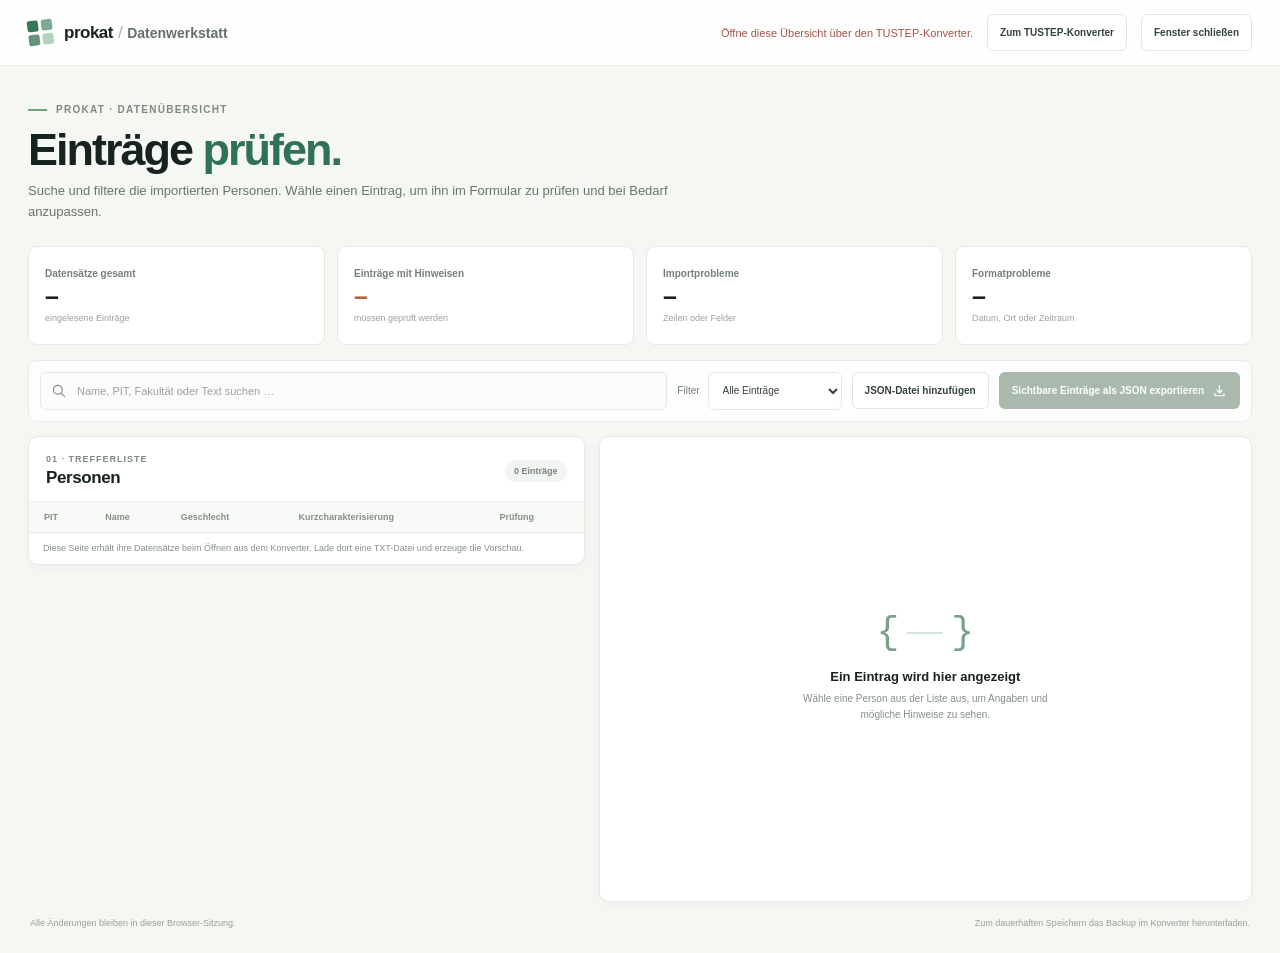
==== records.html @ 0e408b3c "Hinzufügen der Übersichtsseite für den Datensatz Erstellung der html für die Darstellung der json-Da" ====
<!doctype html>
<html lang="de">
<head>
  <meta charset="utf-8">
  <meta name="viewport" content="width=device-width, initial-scale=1">
  <meta name="theme-color" content="#f5f7f3">
  <title>ProKat · Eintragsübersicht</title>
  <link rel="stylesheet" href="records.css">
  <script src="records.js" defer></script>
</head>
<body>
  <header class="records-topbar">
    <a class="brand" href="./" aria-label="ProKat Startseite">
      <span class="brand-mark" aria-hidden="true"><span></span><span></span><span></span><span></span></span>
      <span>prokat<span class="brand-divider">/</span><span class="brand-section">Datenwerkstatt</span></span>
    </a>
    <div class="topbar-actions">
      <span id="connection-status" class="connection-status">Warte auf Datensätze …</span>
      <a class="button button-secondary" href="./index.html">Zum TUSTEP-Konverter</a>
      <button id="close-window" class="button button-secondary" type="button">Fenster schließen</button>
    </div>
  </header>

  <main class="records-shell">
    <section class="intro">
      <div class="eyebrow"><span class="eyebrow-line"></span> PROKAT · DATENÜBERSICHT</div>
      <h1>Einträge <span>prüfen.</span></h1>
      <p class="intro-copy">Suche und filtere die importierten Personen. Wähle einen Eintrag, um ihn im Formular zu prüfen und bei Bedarf anzupassen.</p>
    </section>

    <section class="stats-grid" aria-label="Fehlerstatistik">
      <article class="stat-card">
        <span class="stat-label">Datensätze gesamt</span>
        <strong id="stat-total">–</strong>
        <span class="stat-caption">eingelesene Einträge</span>
      </article>
      <article class="stat-card stat-card-alert">
        <span class="stat-label">Einträge mit Hinweisen</span>
        <strong id="stat-affected">–</strong>
        <span class="stat-caption">müssen geprüft werden</span>
      </article>
      <article class="stat-card">
        <span class="stat-label">Importprobleme</span>
        <strong id="stat-import">–</strong>
        <span class="stat-caption">Zeilen oder Felder</span>
      </article>
      <article class="stat-card">
        <span class="stat-label">Formatprobleme</span>
        <strong id="stat-format">–</strong>
        <span class="stat-caption">Datum, Ort oder Zeitraum</span>
      </article>
    </section>

    <section class="toolbar" aria-label="Suche und Filter">
      <label class="search-control" for="search-input">
        <svg viewBox="0 0 20 20" aria-hidden="true"><circle cx="8.5" cy="8.5" r="5.5"/><path d="m13 13 4 4"/></svg>
        <input id="search-input" type="search" placeholder="Name, PIT, Fakultät oder Text suchen …" autocomplete="off">
      </label>
      <label class="filter-control" for="issue-filter">
        <span>Filter</span>
        <select id="issue-filter">
          <option value="all">Alle Einträge</option>
          <option value="issues">Mit Hinweisen</option>
          <option value="import">Importprobleme</option>
          <option value="format">Formatprobleme</option>
        </select>
      </label>
      <button id="import-json-button" class="button button-secondary" type="button">JSON-Datei hinzufügen</button>
      <input id="import-json-input" class="visually-hidden" type="file" accept=".json,application/json" aria-label="JSON-Datei auswählen">
      <button id="export-filtered" class="button button-primary" type="button" disabled>
        Sichtbare Einträge als JSON exportieren
        <svg viewBox="0 0 20 20" aria-hidden="true"><path d="M10 3v10m0 0 3.5-3.5M10 13 6.5 9.5M4 14v2.5A.5.5 0 0 0 4.5 17h11a.5.5 0 0 0 .5-.5V14"/></svg>
      </button>
    </section>

    <div class="records-layout">
      <section class="table-panel" aria-labelledby="table-title">
        <div class="panel-heading">
          <div>
            <div class="panel-kicker">01 · TREFFERLISTE</div>
            <h2 id="table-title">Personen</h2>
          </div>
          <span id="visible-count" class="count-badge">0 Einträge</span>
        </div>
        <div class="table-wrap">
          <table>
            <thead>
              <tr>
                <th scope="col">PIT</th>
                <th scope="col">Name</th>
                <th scope="col">Geschlecht</th>
                <th scope="col">Kurzcharakterisierung</th>
                <th scope="col">Prüfung</th>
              </tr>
            </thead>
            <tbody id="records-body"></tbody>
          </table>
          <div id="list-empty" class="list-empty" hidden>Keine Einträge entsprechen der Suche oder dem Filter.</div>
        </div>
        <p id="records-notice" class="records-notice" role="status" aria-live="polite"></p>
      </section>

      <section class="detail-panel" aria-labelledby="detail-heading">
        <div id="detail-empty" class="detail-empty">
          <div class="empty-art" aria-hidden="true"><span>{</span><i></i><span>}</span></div>
          <strong>Ein Eintrag wird hier angezeigt</strong>
          <p>Wähle eine Person aus der Liste aus, um Angaben und mögliche Hinweise zu sehen.</p>
        </div>
        <div id="detail-view" hidden>
          <div class="panel-kicker">02 · EINZELDATENSATZ</div>
          <div class="identity">
            <div id="dummy-photo" class="dummy-photo" aria-label="Symbolisches Dummy-Foto">
              <svg viewBox="0 0 100 100" aria-hidden="true">
                <circle class="portrait-hair" cx="50" cy="34" r="21"/>
                <path class="portrait-face" d="M31 38c0-15 8-24 19-24s19 9 19 24v8c0 12-9 22-19 22S31 58 31 46z"/>
                <path class="portrait-hair" d="M29 40c-2-19 8-31 22-31 13 0 22 10 21 27-6-2-11-8-13-14-6 7-17 11-30 11z"/>
                <path class="portrait-body" d="M17 100c2-20 14-31 33-31s31 11 33 31z"/>
              </svg>
              <span id="photo-caption">Dummy-Foto</span>
            </div>
            <div class="identity-copy">
              <span id="detail-pit" class="identity-pit">PIT –</span>
              <h2 id="detail-heading">Person</h2>
              <p id="detail-years" class="detail-years"></p>
              <span id="detail-issue-badge" class="issue-badge" hidden></span>
            </div>
          </div>

          <section id="record-issues" class="record-issues" aria-live="polite"></section>

          <form id="record-form" class="record-form">
            <div class="form-section-heading">
              <h3>Personendaten</h3>
              <span>Änderungen werden direkt übernommen</span>
            </div>
            <div id="form-fields" class="form-fields"></div>
          </form>

          <div id="additional-sections" class="additional-sections"></div>

          <details class="json-details">
            <summary>JSON dieses Eintrags anzeigen / bearbeiten</summary>
            <p class="json-help">Bearbeite bei Bedarf den vollständigen Datensatz. Änderungen werden erst mit „JSON-Änderungen übernehmen“ gespeichert.</p>
            <textarea id="record-json-editor" class="json-editor" spellcheck="false" aria-label="JSON des ausgewählten Datensatzes"></textarea>
            <div class="json-actions">
              <span id="record-json-status" class="json-status">JSON nicht geändert</span>
              <button id="apply-json" class="button button-secondary" type="button">JSON-Änderungen übernehmen</button>
            </div>
          </details>
        </div>
      </section>
    </div>
    <footer class="records-footer">
      <span>Alle Änderungen bleiben in dieser Browser-Sitzung.</span>
      <span>Zum dauerhaften Speichern das Backup im Konverter herunterladen.</span>
    </footer>
  </main>
</body>
</html>
---- records.css ----
:root {
  color-scheme: light;
  --ink: #17231e;
  --muted: #748078;
  --line: #e5e9e3;
  --paper: #fff;
  --canvas: #f5f7f3;
  --green: #2f7255;
  --green-dark: #20583f;
  --green-pale: #e9f2ec;
  --mono: "DM Mono", "Cascadia Code", Consolas, monospace;
  font-family: "DM Sans", "Segoe UI", sans-serif;
  background: var(--canvas);
  color: var(--ink);
}

* { box-sizing: border-box; }
body { margin: 0; min-width: 320px; background: var(--canvas); }
button, input, select, textarea { font: inherit; }
button { cursor: pointer; }
button:disabled { cursor: not-allowed; }
[hidden] { display: none !important; }

.records-topbar {
  min-height: 66px;
  padding: 0 max(28px, calc((100vw - 1440px) / 2));
  display: flex;
  align-items: center;
  justify-content: space-between;
  gap: 20px;
  background: rgba(255,255,255,.92);
  border-bottom: 1px solid #e8ebe6;
}
.brand { display: flex; align-items: center; gap: 11px; color: var(--ink); text-decoration: none; font-weight: 800; font-family: Manrope, "Segoe UI", sans-serif; font-size: 17px; letter-spacing: -.5px; }
.brand-mark { width: 25px; height: 25px; display: grid; grid-template-columns: repeat(2, 1fr); gap: 3px; transform: rotate(-7deg); }
.brand-mark span { border-radius: 2px; background: #347655; }
.brand-mark span:nth-child(2) { opacity: .63; }
.brand-mark span:nth-child(3) { opacity: .78; }
.brand-mark span:nth-child(4) { background: #b6d2bd; }
.brand-divider { color: #aab4ab; padding: 0 5px; font-weight: 400; }
.brand-section { color: #627067; font-size: 14px; letter-spacing: 0; font-weight: 600; }
.topbar-actions { display: flex; align-items: center; gap: 14px; }
.connection-status { color: #79857c; font-size: 11px; }
.connection-status.is-connected { color: #3d7452; }
.connection-status.is-error { color: #a45243; }

.records-shell { max-width: 1440px; margin: 0 auto; padding: 38px 28px 25px; }
.intro { margin-bottom: 23px; }
.eyebrow, .panel-kicker { color: #7e8a81; font-size: 10px; font-weight: 700; letter-spacing: 1.3px; }
.eyebrow { display: flex; align-items: center; gap: 9px; }
.eyebrow-line { width: 19px; height: 2px; background: #75a180; }
h1 { margin: 10px 0 6px; font: 800 clamp(34px, 4vw, 45px)/1.12 Manrope, "Segoe UI", sans-serif; letter-spacing: -2px; }
h1 span { color: var(--green); }
.intro-copy { max-width: 680px; margin: 0; color: #68756c; font-size: 13px; line-height: 1.6; }

.stats-grid { display: grid; grid-template-columns: repeat(4, minmax(0, 1fr)); gap: 12px; margin-bottom: 15px; }
.stat-card { min-height: 99px; display: grid; grid-template-columns: 1fr auto; align-content: center; gap: 2px 10px; padding: 14px 16px; border: 1px solid #e6eae4; border-radius: 9px; background: var(--paper); }
.stat-label { color: #748078; font-size: 10px; font-weight: 600; }
.stat-card strong { grid-column: 1; grid-row: 2; font: 700 25px/1.2 Manrope, sans-serif; letter-spacing: -.7px; }
.stat-caption { grid-column: 1; color: #9aa39c; font-size: 9px; }
.stat-card-alert strong { color: #aa6747; }

.toolbar { display: flex; flex-wrap: wrap; align-items: center; gap: 10px; margin-bottom: 14px; padding: 11px; border: 1px solid #e6eae4; border-radius: 9px; background: rgba(255,255,255,.82); }
.search-control { display: flex; align-items: center; flex: 1 1 220px; min-width: 170px; height: 38px; gap: 8px; padding: 0 10px; border: 1px solid #e4e9e3; border-radius: 6px; background: #fbfcfb; }
.search-control:focus-within { border-color: #93b69c; box-shadow: 0 0 0 3px rgba(73,132,88,.1); }
.search-control svg { width: 16px; height: 16px; flex: 0 0 16px; fill: none; stroke: #829087; stroke-width: 1.5; stroke-linecap: round; }
.search-control input { width: 100%; min-width: 0; border: 0; outline: 0; color: #35433b; background: transparent; font-size: 11px; }
.search-control input::placeholder { color: #9aa39c; }
.filter-control { display: flex; align-items: center; gap: 8px; color: #748078; font-size: 10px; }
.filter-control select { height: 38px; padding: 0 28px 0 10px; border: 1px solid #e4e9e3; border-radius: 6px; color: #35433b; background: #fff; font-size: 10px; }
.button { display: inline-flex; align-items: center; justify-content: center; gap: 8px; min-height: 37px; padding: 0 12px; border: 1px solid transparent; border-radius: 6px; font-size: 10px; font-weight: 700; white-space: nowrap; text-decoration: none; transition: background .15s, border-color .15s, transform .15s; }
.button:not(:disabled):active { transform: translateY(1px); }
.button svg { width: 15px; height: 15px; fill: none; stroke: currentColor; stroke-width: 1.6; stroke-linecap: round; stroke-linejoin: round; }
.button-primary { color: #fff; background: var(--green); }
.button-primary:hover:not(:disabled) { background: var(--green-dark); }
.button-primary:disabled { background: #aab9ae; }
.button-secondary { border-color: #e1e6e0; color: #35453b; background: #fff; }
.button-secondary:hover:not(:disabled) { border-color: #bacabd; background: #f8faf8; }

.records-layout { display: grid; grid-template-columns: minmax(360px, .92fr) minmax(0, 1.08fr); gap: 14px; align-items: start; }
.table-panel, .detail-panel { min-width: 0; border: 1px solid #e6eae4; border-radius: 10px; background: var(--paper); box-shadow: 0 3px 14px rgba(25,49,32,.035); }
.table-panel { overflow: hidden; }
.panel-heading { display: flex; align-items: center; justify-content: space-between; gap: 10px; padding: 17px 17px 13px; }
.panel-kicker { font-size: 9px; letter-spacing: 1px; }
h2 { margin: 4px 0 0; font: 700 17px Manrope, sans-serif; letter-spacing: -.4px; }
.count-badge { padding: 6px 9px; border-radius: 99px; color: #78847b; background: #f3f5f2; font-size: 9px; font-weight: 600; white-space: nowrap; }
.table-wrap { max-height: 635px; overflow: auto; border-top: 1px solid #edf0ec; }
table { width: 100%; border-collapse: separate; border-spacing: 0; text-align: left; }
thead { position: sticky; z-index: 1; top: 0; background: #f8faf7; }
th { padding: 10px 9px; border-bottom: 1px solid #e7ebe5; color: #849087; font-size: 9px; font-weight: 700; white-space: nowrap; }
th:first-child, td:first-child { padding-left: 15px; }
td { max-width: 200px; padding: 10px 9px; border-bottom: 1px solid #f0f2ef; color: #647168; font-size: 10px; line-height: 1.45; vertical-align: middle; }
tbody tr { cursor: pointer; outline: none; transition: background .12s; }
tbody tr:hover { background: #f7faf7; }
tbody tr:focus-visible { box-shadow: inset 0 0 0 2px #76a585; }
tbody tr.is-selected { background: #eef5ef; }
tbody tr.row-has-issue td:first-child { box-shadow: inset 3px 0 #d29368; }
.person-cell { color: #28382f; font-weight: 700; }
.summary-cell { max-width: 155px; overflow: hidden; text-overflow: ellipsis; white-space: nowrap; }
.table-badge { display: inline-flex; border-radius: 99px; padding: 4px 6px; font-size: 8px; font-weight: 700; white-space: nowrap; }
.table-badge.clean { color: #4a7655; background: #edf5ee; }
.table-badge.has-issue { color: #9a5d3d; background: #fff1e9; }
.list-empty { padding: 36px 15px; color: #859087; font-size: 11px; text-align: center; }
.records-notice { min-height: 30px; margin: 0; padding: 9px 14px; color: #869188; font-size: 9px; line-height: 1.5; }

.detail-panel { padding: 17px; }
.detail-empty { min-height: 430px; display: flex; flex-direction: column; align-items: center; justify-content: center; padding: 28px; text-align: center; }
.empty-art { display: flex; align-items: center; gap: 8px; margin-bottom: 17px; color: #78a187; font: 38px/1 var(--mono); }
.empty-art i { width: 36px; height: 2px; background: #d6e5d9; }
.detail-empty strong { font: 700 13px Manrope, sans-serif; }
.detail-empty p { max-width: 250px; margin: 7px 0 0; color: #849087; font-size: 10px; line-height: 1.6; }
.identity { display: flex; align-items: center; gap: 14px; margin: 12px 0 15px; }
.dummy-photo { width: 82px; height: 98px; flex: 0 0 82px; display: flex; flex-direction: column; align-items: center; justify-content: center; gap: 2px; overflow: hidden; border: 1px solid #dfe9e1; border-radius: 8px; background: #edf3ee; }
.dummy-photo svg { width: 70px; height: 70px; margin-top: 4px; }
.dummy-photo span { color: #718076; font-size: 8px; font-weight: 600; }
.portrait-face { fill: #e4bd9f; }
.portrait-hair { fill: #526e5a; }
.portrait-body { fill: #668f72; }
.dummy-photo.gender-female { border-color: #ebdfd4; background: #f8f1eb; }
.gender-female .portrait-hair { fill: #84654e; }
.gender-female .portrait-body { fill: #a97a70; }
.identity-copy { min-width: 0; }
.identity-pit { color: #62806c; font: 10px var(--mono); }
.identity-copy h2 { margin-top: 4px; font-size: 22px; overflow-wrap: anywhere; }
.detail-years { margin: 5px 0 0; color: #78847b; font-size: 11px; }
.issue-badge { display: inline-flex; margin-top: 8px; padding: 5px 8px; border-radius: 99px; color: #95583c; background: #fff1e9; font-size: 9px; font-weight: 700; }

.record-issues { margin: 12px 0; }
.record-issues h3, .detail-block h3, .form-section-heading h3 { margin: 0 0 8px; color: #405248; font: 700 12px Manrope, sans-serif; }
.record-issues ul { display: grid; gap: 5px; margin: 0; padding: 0; list-style: none; }
.record-issues li { padding: 7px 9px; border-left: 2px solid #d29368; border-radius: 0 4px 4px 0; color: #795b36; background: #fff9f0; font-size: 9px; line-height: 1.5; }
.record-issues li.problem-import { border-color: #cc8469; color: #874d3e; background: #fff5f1; }
.record-issues li.problem-format { border-color: #d5a45f; }
.record-issues li strong { font-weight: 700; }
.no-issues { margin: 0; padding: 8px 10px; border-radius: 5px; color: #4e7658; background: #edf5ee; font-size: 9px; }

.record-form { margin-top: 15px; }
.form-section-heading { display: flex; align-items: baseline; justify-content: space-between; gap: 9px; margin-bottom: 9px; }
.form-section-heading h3 { margin: 0; }
.form-section-heading span { color: #9aa39c; font-size: 8px; }
.form-fields { display: grid; grid-template-columns: repeat(2, minmax(0, 1fr)); gap: 9px 10px; }
.form-field { min-width: 0; display: flex; flex-direction: column; gap: 4px; }
.form-field.is-wide { grid-column: 1 / -1; }
.field-label { color: #758078; font-size: 9px; font-weight: 600; }
.form-field input, .form-field textarea { width: 100%; min-width: 0; min-height: 33px; padding: 7px 9px; border: 1px solid #e3e8e2; border-radius: 5px; outline: none; color: #35433b; background: #fbfcfb; font: 10px/1.5 var(--mono); }
.form-field textarea { min-height: 55px; resize: vertical; }
.form-field input:focus, .form-field textarea:focus { border-color: #93b69c; box-shadow: 0 0 0 2px rgba(73,132,88,.1); }
.form-field.field-has-issue input, .form-field.field-has-issue textarea { border-color: #d69a72; background: #fffaf6; }
.additional-sections { display: grid; grid-template-columns: repeat(2, minmax(0, 1fr)); gap: 10px; margin-top: 16px; }
.detail-block { min-width: 0; padding: 11px; border: 1px solid #edf0ec; border-radius: 6px; background: #fcfdfc; }
.detail-block h3 { margin-bottom: 9px; }
.detail-block dl { display: grid; grid-template-columns: minmax(78px, .38fr) minmax(0, .62fr); gap: 7px 9px; margin: 0; }
.detail-block dt { color: #7c887f; font-size: 8px; font-weight: 700; overflow-wrap: anywhere; }
.detail-block dd { min-width: 0; margin: 0; color: #4e5e53; font-size: 9px; line-height: 1.5; overflow-wrap: anywhere; }
.detail-block ul, .detail-block dl ul { display: grid; gap: 3px; margin: 0; padding-left: 15px; }
.detail-block dd dl { grid-template-columns: minmax(66px, .4fr) minmax(0, .6fr); gap: 3px 6px; }
.detail-block dd dl dt { font-weight: 500; }
.empty-value { color: #a3aca5; font-style: italic; }

.json-details { margin-top: 13px; border: 1px solid #e8ece7; border-radius: 6px; }
.json-details summary { padding: 10px 11px; color: #47624f; cursor: pointer; font-size: 10px; font-weight: 700; }
.json-help { margin: 0 11px 8px; color: #89948c; font-size: 9px; line-height: 1.5; }
.json-editor { display: block; width: calc(100% - 22px); min-height: 220px; margin: 0 11px; padding: 10px; resize: vertical; border: 1px solid #e5e9e4; border-radius: 5px; outline: none; color: #315440; background: #fafcf9; font: 9px/1.6 var(--mono); }
.json-editor:focus { border-color: #93b69c; box-shadow: 0 0 0 2px rgba(73,132,88,.1); }
.json-actions { display: flex; align-items: center; justify-content: space-between; gap: 8px; padding: 9px 11px 11px; }
.json-status { color: #89948c; font-size: 9px; }
.json-status.is-valid { color: #477354; }
.json-status.is-invalid { color: #a45243; }

.records-footer { display: flex; justify-content: space-between; gap: 15px; padding: 16px 2px 0; color: #96a098; font-size: 9px; }
.visually-hidden { position: absolute; width: 1px; height: 1px; padding: 0; margin: -1px; overflow: hidden; clip: rect(0, 0, 0, 0); white-space: nowrap; border: 0; }

@media (max-width: 1100px) {
  .records-layout { grid-template-columns: 1fr; }
  .table-wrap { max-height: 400px; }
  .detail-panel { min-height: 350px; }
}

@media (max-width: 700px) {
  .records-topbar { min-height: 58px; padding: 0 14px; }
  .brand { font-size: 14px; }
  .brand-section { font-size: 11px; }
  .topbar-actions { gap: 8px; }
  .connection-status { max-width: 110px; font-size: 9px; text-align: right; }
  .topbar-actions .button { min-height: 32px; padding: 0 8px; font-size: 9px; }
  .records-shell { padding: 28px 13px 18px; }
  .stats-grid { grid-template-columns: repeat(2, minmax(0, 1fr)); gap: 8px; }
  .stat-card { min-height: 85px; padding: 11px; }
  .toolbar { align-items: stretch; flex-direction: column; }
  .filter-control { justify-content: space-between; }
  .filter-control select { flex: 1; }
  .toolbar .button { width: 100%; }
  .table-wrap { max-height: 360px; }
  table { min-width: 625px; }
  .detail-panel { padding: 13px; }
  .form-fields, .additional-sections { grid-template-columns: 1fr; }
  .form-field.is-wide { grid-column: auto; }
  .records-footer { flex-direction: column; gap: 5px; }
}
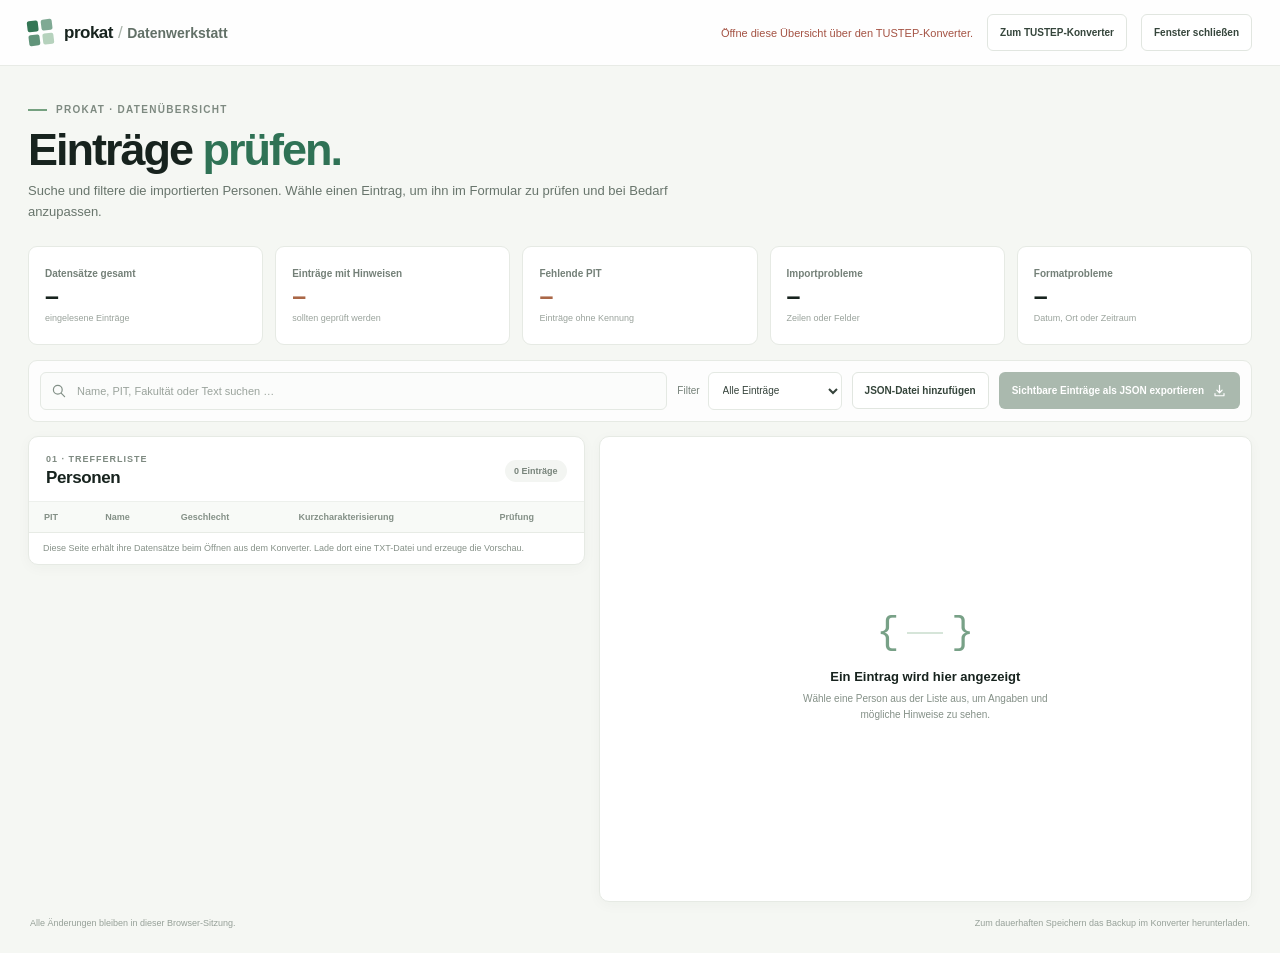
==== commit dd20e1dc: "Eintagsübersicht bearbeitbar, Hinweis bei fehlender pit-Nummer Daten in der Eintragsübersicht wurden" ====
--- a/records.html
+++ b/records.html
@@ -37,7 +37,12 @@
       <article class="stat-card stat-card-alert">
         <span class="stat-label">Einträge mit Hinweisen</span>
         <strong id="stat-affected">–</strong>
-        <span class="stat-caption">müssen geprüft werden</span>
+        <span class="stat-caption">sollten geprüft werden</span>
+      </article>
+      <article class="stat-card stat-card-alert">
+        <span class="stat-label">Fehlende PIT</span>
+        <strong id="stat-missing-pit">–</strong>
+        <span class="stat-caption">Einträge ohne Kennung</span>
       </article>
       <article class="stat-card">
         <span class="stat-label">Importprobleme</span>
@@ -61,6 +66,7 @@
         <select id="issue-filter">
           <option value="all">Alle Einträge</option>
           <option value="issues">Mit Hinweisen</option>
+          <option value="missing-pit">Fehlende PIT</option>
           <option value="import">Importprobleme</option>
           <option value="format">Formatprobleme</option>
         </select>
@@ -131,12 +137,12 @@
           <form id="record-form" class="record-form">
             <div class="form-section-heading">
               <h3>Personendaten</h3>
-              <span>Änderungen werden direkt übernommen</span>
+              <span>Änderungen werden sofort übernommen; Listen lassen sich ergänzen oder entfernen</span>
             </div>
             <div id="form-fields" class="form-fields"></div>
           </form>
 
-          <div id="additional-sections" class="additional-sections"></div>
+          <div id="additional-sections" class="additional-sections" aria-label="Weitere bearbeitbare Angaben"></div>
 
           <details class="json-details">
             <summary>JSON dieses Eintrags anzeigen / bearbeiten</summary>
--- a/records.css
+++ b/records.css
@@ -53,7 +53,7 @@
 h1 span { color: var(--green); }
 .intro-copy { max-width: 680px; margin: 0; color: #68756c; font-size: 13px; line-height: 1.6; }
 
-.stats-grid { display: grid; grid-template-columns: repeat(4, minmax(0, 1fr)); gap: 12px; margin-bottom: 15px; }
+.stats-grid { display: grid; grid-template-columns: repeat(5, minmax(0, 1fr)); gap: 12px; margin-bottom: 15px; }
 .stat-card { min-height: 99px; display: grid; grid-template-columns: 1fr auto; align-content: center; gap: 2px 10px; padding: 14px 16px; border: 1px solid #e6eae4; border-radius: 9px; background: var(--paper); }
 .stat-label { color: #748078; font-size: 10px; font-weight: 600; }
 .stat-card strong { grid-column: 1; grid-row: 2; font: 700 25px/1.2 Manrope, sans-serif; letter-spacing: -.7px; }
@@ -131,6 +131,7 @@
 .record-issues li { padding: 7px 9px; border-left: 2px solid #d29368; border-radius: 0 4px 4px 0; color: #795b36; background: #fff9f0; font-size: 9px; line-height: 1.5; }
 .record-issues li.problem-import { border-color: #cc8469; color: #874d3e; background: #fff5f1; }
 .record-issues li.problem-format { border-color: #d5a45f; }
+.record-issues li.problem-identity { border-color: #8eaa76; color: #4f6843; background: #f3f8ee; }
 .record-issues li strong { font-weight: 700; }
 .no-issues { margin: 0; padding: 8px 10px; border-radius: 5px; color: #4e7658; background: #edf5ee; font-size: 9px; }
 
@@ -142,13 +143,24 @@
 .form-field { min-width: 0; display: flex; flex-direction: column; gap: 4px; }
 .form-field.is-wide { grid-column: 1 / -1; }
 .field-label { color: #758078; font-size: 9px; font-weight: 600; }
-.form-field input, .form-field textarea { width: 100%; min-width: 0; min-height: 33px; padding: 7px 9px; border: 1px solid #e3e8e2; border-radius: 5px; outline: none; color: #35433b; background: #fbfcfb; font: 10px/1.5 var(--mono); }
+.form-field input, .form-field textarea, .form-field select { width: 100%; min-width: 0; min-height: 33px; padding: 7px 9px; border: 1px solid #e3e8e2; border-radius: 5px; outline: none; color: #35433b; background: #fbfcfb; font: 10px/1.5 var(--mono); }
 .form-field textarea { min-height: 55px; resize: vertical; }
-.form-field input:focus, .form-field textarea:focus { border-color: #93b69c; box-shadow: 0 0 0 2px rgba(73,132,88,.1); }
-.form-field.field-has-issue input, .form-field.field-has-issue textarea { border-color: #d69a72; background: #fffaf6; }
+.form-field input:focus, .form-field textarea:focus, .form-field select:focus { border-color: #93b69c; box-shadow: 0 0 0 2px rgba(73,132,88,.1); }
+.form-field.field-has-issue input, .form-field.field-has-issue textarea, .form-field.field-has-issue select { border-color: #d69a72; background: #fffaf6; }
 .additional-sections { display: grid; grid-template-columns: repeat(2, minmax(0, 1fr)); gap: 10px; margin-top: 16px; }
 .detail-block { min-width: 0; padding: 11px; border: 1px solid #edf0ec; border-radius: 6px; background: #fcfdfc; }
 .detail-block h3 { margin-bottom: 9px; }
+.editable-section-fields, .editable-object-fields { display: grid; gap: 8px; }
+.editable-object { grid-column: 1 / -1; display: grid; gap: 8px; padding: 9px; border: 1px solid #e8ece7; border-radius: 5px; background: #fff; }
+.editable-collection { display: grid; gap: 7px; }
+.editable-array { display: grid; gap: 6px; }
+.editable-array-item { display: grid; grid-template-columns: minmax(0, 1fr) auto; align-items: end; gap: 7px; min-width: 0; }
+.editable-array-item.is-draft { padding: 8px; border: 1px dashed #cbd7cd; border-radius: 5px; background: #f9fbf8; }
+.editable-array-value { min-width: 0; }
+.array-draft-actions { display: flex; flex-direction: column; gap: 5px; }
+.draft-note { display: block; margin-top: 5px; font-size: 8px; }
+.array-action { min-height: 28px; height: 28px; padding: 0 8px; font-size: 9px; white-space: nowrap; }
+.editable-collection > .array-action { justify-self: start; }
 .detail-block dl { display: grid; grid-template-columns: minmax(78px, .38fr) minmax(0, .62fr); gap: 7px 9px; margin: 0; }
 .detail-block dt { color: #7c887f; font-size: 8px; font-weight: 700; overflow-wrap: anywhere; }
 .detail-block dd { min-width: 0; margin: 0; color: #4e5e53; font-size: 9px; line-height: 1.5; overflow-wrap: anywhere; }
@@ -174,6 +186,7 @@
   .records-layout { grid-template-columns: 1fr; }
   .table-wrap { max-height: 400px; }
   .detail-panel { min-height: 350px; }
+  .stats-grid { grid-template-columns: repeat(3, minmax(0, 1fr)); }
 }
 
 @media (max-width: 700px) {
@@ -193,7 +206,7 @@
   .table-wrap { max-height: 360px; }
   table { min-width: 625px; }
   .detail-panel { padding: 13px; }
-  .form-fields, .additional-sections { grid-template-columns: 1fr; }
+  .form-fields, .additional-sections, .editable-object-fields { grid-template-columns: 1fr; }
   .form-field.is-wide { grid-column: auto; }
   .records-footer { flex-direction: column; gap: 5px; }
 }
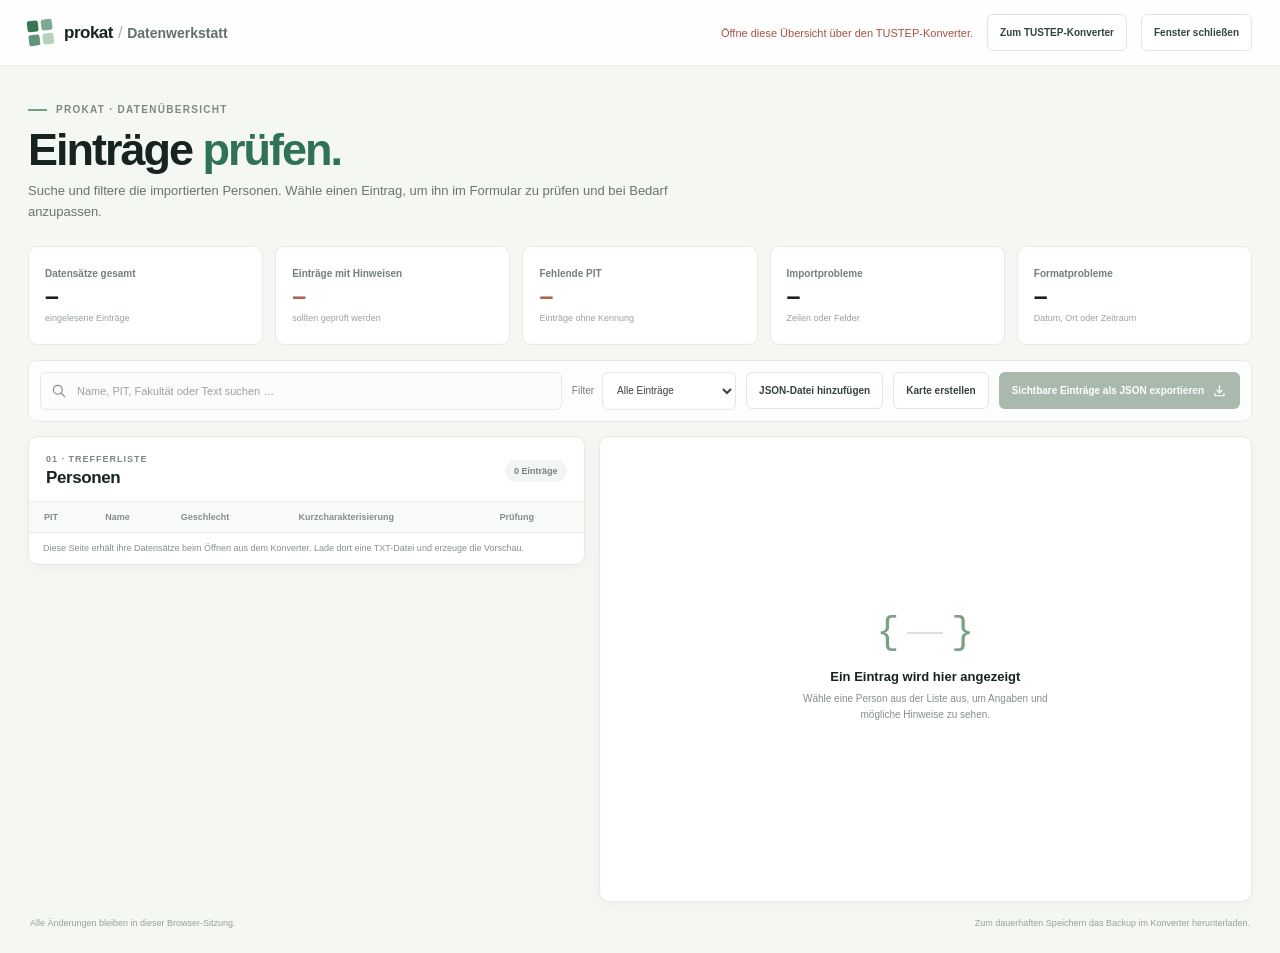
==== commit de1768b7: "Möglichkeit der Kartenerstellung Möglichkeit der Kartenerstellung (OSM) aus den durch (o...) gekennz" ====
--- a/records.html
+++ b/records.html
@@ -73,6 +73,7 @@
       </label>
       <button id="import-json-button" class="button button-secondary" type="button">JSON-Datei hinzufügen</button>
       <input id="import-json-input" class="visually-hidden" type="file" accept=".json,application/json" aria-label="JSON-Datei auswählen">
+      <button id="create-map" class="button button-secondary" type="button" title="Erstellt eine Karte aus den aktuell sichtbaren Einträgen; Internet erforderlich." disabled>Karte erstellen</button>
       <button id="export-filtered" class="button button-primary" type="button" disabled>
         Sichtbare Einträge als JSON exportieren
         <svg viewBox="0 0 20 20" aria-hidden="true"><path d="M10 3v10m0 0 3.5-3.5M10 13 6.5 9.5M4 14v2.5A.5.5 0 0 0 4.5 17h11a.5.5 0 0 0 .5-.5V14"/></svg>
@@ -131,6 +132,9 @@
               <span id="detail-issue-badge" class="issue-badge" hidden></span>
             </div>
           </div>
+          <div class="detail-actions">
+            <button id="create-person-map" class="button button-secondary" type="button" title="Erstellt eine Karte nur mit den Orten dieses Datensatzes; Internet erforderlich.">Karte für diese Person erstellen</button>
+          </div>
 
           <section id="record-issues" class="record-issues" aria-live="polite"></section>
 
@@ -156,6 +160,37 @@
         </div>
       </section>
     </div>
+
+    <dialog id="map-dialog" class="map-dialog" aria-labelledby="map-title">
+      <div class="map-dialog-inner">
+        <header class="map-dialog-header">
+          <div>
+            <div class="panel-kicker">03 · ORTSÜBERSICHT</div>
+            <h2 id="map-title">Orte auf der Karte</h2>
+          </div>
+          <button id="close-map" class="button button-secondary" type="button">Schließen</button>
+        </header>
+        <p class="map-data-notice">
+          Zur Verortung werden nur Ortsnamen an <a href="https://photon.komoot.io/" target="_blank" rel="noopener noreferrer">Photon</a> (OpenStreetMap-Daten) gesendet, keine Personen- oder Biografiedaten. Die Kartenkacheln werden online von <a href="https://tile.openstreetmap.de/" target="_blank" rel="noopener noreferrer">OpenStreetMap Deutschland</a> bereitgestellt. Mehrere gleichlautende Treffer erscheinen mit einer gestrichelten Markierung als ungeprüfter Vorschlag; wähle rechts den passenden Treffer ausdrücklich aus. Weitere Ortsnennungen bleiben ihrem Quellfeld zugeordnet und gelten nicht automatisch als Wohnorte.
+        </p>
+        <p id="map-status" class="map-status" role="status" aria-live="polite"></p>
+        <div class="map-legend" aria-label="Legende">
+          <span><i class="map-legend-dot birth"></i>Geburtsort</span>
+          <span><i class="map-legend-dot death"></i>Sterbeort</span>
+          <span><i class="map-legend-dot mention"></i>Weitere Ortsnennung</span>
+          <span><i class="map-legend-dot candidate"></i>Mehrdeutiger Vorschlag</span>
+        </div>
+        <div class="map-content">
+          <div id="places-map" class="places-map" aria-label="Karte der Ortsangaben"></div>
+          <aside class="map-review-panel" aria-labelledby="map-review-title">
+            <h3 id="map-review-title">Treffer prüfen</h3>
+            <p>Gestrichelte Markierungen sind mehrdeutig. Wähle hier den passenden Ort ausdrücklich aus.</p>
+            <div id="map-unresolved" class="map-unresolved"></div>
+          </aside>
+        </div>
+      </div>
+    </dialog>
+
     <footer class="records-footer">
       <span>Alle Änderungen bleiben in dieser Browser-Sitzung.</span>
       <span>Zum dauerhaften Speichern das Backup im Konverter herunterladen.</span>
--- a/records.css
+++ b/records.css
@@ -124,6 +124,7 @@
 .identity-copy h2 { margin-top: 4px; font-size: 22px; overflow-wrap: anywhere; }
 .detail-years { margin: 5px 0 0; color: #78847b; font-size: 11px; }
 .issue-badge { display: inline-flex; margin-top: 8px; padding: 5px 8px; border-radius: 99px; color: #95583c; background: #fff1e9; font-size: 9px; font-weight: 700; }
+.detail-actions { display: flex; justify-content: flex-end; margin: -4px 0 12px; }
 
 .record-issues { margin: 12px 0; }
 .record-issues h3, .detail-block h3, .form-section-heading h3 { margin: 0 0 8px; color: #405248; font: 700 12px Manrope, sans-serif; }
@@ -180,6 +181,34 @@
 .json-status.is-invalid { color: #a45243; }
 
 .records-footer { display: flex; justify-content: space-between; gap: 15px; padding: 16px 2px 0; color: #96a098; font-size: 9px; }
+.map-dialog { width: min(1280px, calc(100vw - 28px)); max-width: none; max-height: calc(100vh - 28px); padding: 0; overflow: auto; border: 1px solid #dfe6df; border-radius: 12px; color: var(--ink); background: var(--canvas); box-shadow: 0 18px 70px rgba(20, 38, 27, .24); }
+.map-dialog::backdrop { background: rgba(18, 30, 22, .58); }
+.map-dialog-inner { padding: 20px; }
+.map-dialog-header { display: flex; align-items: center; justify-content: space-between; gap: 14px; }
+.map-dialog-header h2 { margin-top: 5px; font-size: 20px; }
+.map-data-notice { margin: 12px 0; padding: 9px 11px; border-left: 3px solid #83a98b; border-radius: 0 5px 5px 0; color: #627168; background: #edf4ee; font-size: 10px; line-height: 1.55; }
+.map-data-notice a { color: #2f7255; font-weight: 700; }
+.map-status { min-height: 18px; margin: 7px 0; color: #68756c; font-size: 10px; line-height: 1.5; }
+.map-legend { display: flex; flex-wrap: wrap; gap: 8px 16px; margin: 8px 0; color: #627168; font-size: 9px; }
+.map-legend span { display: inline-flex; align-items: center; gap: 6px; }
+.map-legend-dot { width: 9px; height: 9px; display: inline-block; border-radius: 50%; }
+.map-legend-dot.birth { background: #398357; }
+.map-legend-dot.death { background: #b35345; }
+.map-legend-dot.mention { background: #607ca0; }
+.map-legend-dot.candidate { border: 1.5px dashed #607168; background: transparent; }
+.map-content { display: grid; grid-template-columns: minmax(0, 1fr) 300px; gap: 12px; min-height: 460px; }
+.places-map { min-width: 0; min-height: 460px; border: 1px solid #dfe6df; border-radius: 7px; background: #e8eee8; }
+.map-review-panel { min-width: 0; max-height: 560px; overflow: auto; padding: 12px; border: 1px solid #e3e9e2; border-radius: 7px; background: #fff; }
+.map-review-panel h3 { margin: 0; color: #405248; font: 700 12px Manrope, "Segoe UI", sans-serif; }
+.map-review-panel > p { margin: 6px 0 10px; color: #859087; font-size: 9px; line-height: 1.5; }
+.map-unresolved { display: grid; gap: 8px; }
+.map-location-review { padding: 9px; border: 1px solid #e7ebe5; border-radius: 6px; background: #fbfcfb; }
+.map-location-review strong { display: block; color: #35453b; font-size: 10px; overflow-wrap: anywhere; }
+.map-location-review p { margin: 5px 0; color: #748078; font-size: 8px; line-height: 1.45; }
+.map-location-review select { width: 100%; min-height: 30px; padding: 4px 6px; border: 1px solid #e1e6e0; border-radius: 4px; color: #35453b; background: #fff; font-size: 9px; }
+.map-location-review .button { width: 100%; min-height: 30px; margin-top: 6px; font-size: 9px; }
+.map-location-review .button:disabled { opacity: .58; }
+.map-empty { padding: 10px; color: #8b958d; font-size: 9px; line-height: 1.5; }
 .visually-hidden { position: absolute; width: 1px; height: 1px; padding: 0; margin: -1px; overflow: hidden; clip: rect(0, 0, 0, 0); white-space: nowrap; border: 0; }
 
 @media (max-width: 1100px) {
@@ -209,4 +238,9 @@
   .form-fields, .additional-sections, .editable-object-fields { grid-template-columns: 1fr; }
   .form-field.is-wide { grid-column: auto; }
   .records-footer { flex-direction: column; gap: 5px; }
-}
+  .map-dialog { width: calc(100vw - 14px); max-height: calc(100vh - 14px); border-radius: 8px; }
+  .map-dialog-inner { padding: 12px; }
+  .map-content { grid-template-columns: 1fr; }
+  .places-map { min-height: 55vh; }
+  .map-review-panel { max-height: 30vh; }
+}
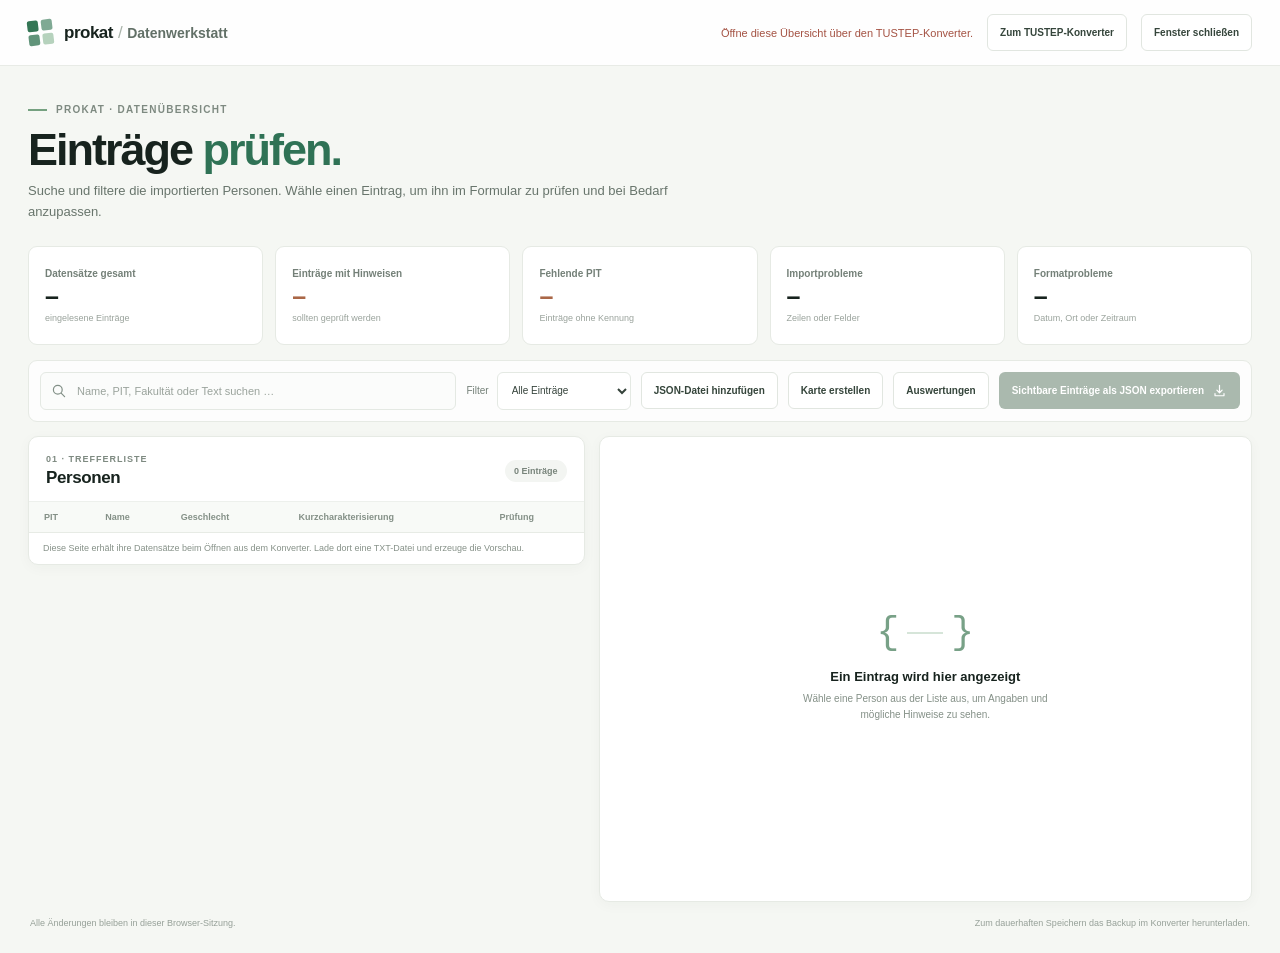
==== commit 07f4fb2e: "Verwandschaftsgrafik, zeitliche Gruppierungen wie Geburtstage und Fakultätszugehörigkeiten, Geschlec" ====
--- a/records.html
+++ b/records.html
@@ -74,6 +74,7 @@
       <button id="import-json-button" class="button button-secondary" type="button">JSON-Datei hinzufügen</button>
       <input id="import-json-input" class="visually-hidden" type="file" accept=".json,application/json" aria-label="JSON-Datei auswählen">
       <button id="create-map" class="button button-secondary" type="button" title="Erstellt eine Karte aus den aktuell sichtbaren Einträgen; Internet erforderlich." disabled>Karte erstellen</button>
+      <button id="open-analytics" class="button button-secondary" type="button" disabled>Auswertungen</button>
       <button id="export-filtered" class="button button-primary" type="button" disabled>
         Sichtbare Einträge als JSON exportieren
         <svg viewBox="0 0 20 20" aria-hidden="true"><path d="M10 3v10m0 0 3.5-3.5M10 13 6.5 9.5M4 14v2.5A.5.5 0 0 0 4.5 17h11a.5.5 0 0 0 .5-.5V14"/></svg>
@@ -134,6 +135,7 @@
           </div>
           <div class="detail-actions">
             <button id="create-person-map" class="button button-secondary" type="button" title="Erstellt eine Karte nur mit den Orten dieses Datensatzes; Internet erforderlich.">Karte für diese Person erstellen</button>
+            <button id="show-family-graph" class="button button-secondary" type="button" title="Zeigt belegte Angaben zu Eltern, Ehepartnern und Kindern und verknüpft passende Datensätze.">Verwandtschaft anzeigen</button>
           </div>
 
           <section id="record-issues" class="record-issues" aria-live="polite"></section>
@@ -191,6 +193,90 @@
       </div>
     </dialog>
 
+    <dialog id="family-dialog" class="family-dialog" aria-labelledby="family-title">
+      <div class="family-dialog-inner">
+        <header class="map-dialog-header">
+          <div>
+            <div class="panel-kicker">04 · FAMILIENBEZIEHUNGEN</div>
+            <h2 id="family-title">Verwandtschaft</h2>
+          </div>
+          <button id="close-family" class="button button-secondary" type="button">Schließen</button>
+        </header>
+        <p class="family-notice">
+          Angezeigt werden nur Angaben aus den Beziehungsfeldern des Datensatzes. Andere Einträge werden nur bei einem eindeutigen Namens- oder Namensvarianten-Treffer verknüpft; mehrere Treffer musst du auswählen. Nicht gefundene Personen bleiben unverknüpft.
+        </p>
+        <p id="family-status" class="family-status" role="status" aria-live="polite"></p>
+        <div id="family-graph" class="family-network"></div>
+      </div>
+    </dialog>
+
+    <dialog id="analytics-dialog" class="analytics-dialog" aria-labelledby="analytics-title">
+      <div class="analytics-dialog-inner">
+        <header class="map-dialog-header">
+          <div>
+            <div class="panel-kicker">05 · DATENBILDER</div>
+            <h2 id="analytics-title">Auswertungen</h2>
+          </div>
+          <button id="close-analytics" class="button button-secondary" type="button">Schließen</button>
+        </header>
+        <p class="analytics-notice">
+          Die Auswertungen verwenden alle geladenen Datensätze. Fehlende oder nicht eindeutig datierbare Angaben werden nicht ergänzt. Unbekannte Geschlechter erscheinen separat und gehen nicht in Männer-/Frauen-Prozentwerte ein. Fakultätszugehörigkeiten und Berufslaufbahnen werden getrennt ausgewertet; die Daten belegen nicht durchgehend, welche Position zu welcher Fakultät gehört.
+        </p>
+        <div id="analytics-summary" class="analytics-summary" aria-label="Bestandsübersicht"></div>
+        <div class="analytics-sections">
+          <section class="analytics-section" aria-labelledby="quality-title">
+            <h3 id="quality-title">Datenvollständigkeit</h3>
+            <div id="completeness-chart" class="analytics-table"></div>
+          </section>
+          <section class="analytics-section" aria-labelledby="distribution-title">
+            <h3 id="distribution-title">Verteilungen</h3>
+            <div class="analytics-two-columns">
+              <div>
+                <h4>Geburtsjahrzehnte</h4>
+                <div id="birth-decade-chart" class="analytics-bars"></div>
+              </div>
+              <div>
+                <h4>Fakultätszugehörigkeiten</h4>
+                <div id="faculty-distribution-chart" class="analytics-bars"></div>
+              </div>
+            </div>
+          </section>
+          <section class="analytics-section" aria-labelledby="timeline-title">
+            <h3 id="timeline-title">Lebens- und Karriere-Zeitstrahl</h3>
+            <label class="analytics-filter" for="timeline-person-select">Person
+              <select id="timeline-person-select"></select>
+            </label>
+            <div id="person-timeline" class="person-timeline"></div>
+            <div id="timeline-undated" class="timeline-undated"></div>
+          </section>
+          <section class="analytics-section" aria-labelledby="gender-position-title">
+            <h3 id="gender-position-title">Geschlecht nach Arbeitsposition und Jahrzehnt</h3>
+            <p class="analytics-explanation">Grundlage sind ausdrücklich datierte Angaben in „(12) Berufslaufbahn“. Eindeutige Titelvarianten werden gruppiert; die Originaltexte bleiben unverändert in den Datensätzen. Gezählt wird jeder Datensatz pro Position und Jahrzehnt höchstens einmal.</p>
+            <label class="analytics-filter" for="gender-position-select">Arbeitsposition
+              <select id="gender-position-select"></select>
+            </label>
+            <div id="gender-position-chart" class="gender-chart"></div>
+          </section>
+          <section class="analytics-section" aria-labelledby="gender-faculty-title">
+            <h3 id="gender-faculty-title">Geschlecht nach Fakultät und Jahrzehnt</h3>
+            <p class="analytics-explanation">Grundlage sind die expliziten Zeiträume in „(2+3) Fakultätszugehörigkeit“. Das Diagramm verknüpft Fakultäten nicht mit den Arbeitspositionen. Personen mit unbekanntem Geschlecht werden separat gezählt.</p>
+            <label class="analytics-filter" for="gender-faculty-select">Fakultät
+              <select id="gender-faculty-select"></select>
+            </label>
+            <div id="gender-faculty-chart" class="gender-chart"></div>
+          </section>
+          <section class="analytics-section" aria-labelledby="faculty-network-title">
+            <h3 id="faculty-network-title">Akademisches Netzwerk</h3>
+            <p class="analytics-explanation">Personen werden nur über identische, ausdrücklich angegebene Fakultätsnamen gruppiert. Die Gruppierung belegt eine gemeinsame Zuordnung, aber nicht automatisch persönlichen Kontakt.</p>
+            <label class="analytics-filter" for="faculty-network-select">Fakultät
+              <select id="faculty-network-select"></select>
+            </label>
+            <div id="faculty-network" class="faculty-network"></div>
+          </section>
+        </div>
+      </div>
+    </dialog>
+
     <footer class="records-footer">
       <span>Alle Änderungen bleiben in dieser Browser-Sitzung.</span>
       <span>Zum dauerhaften Speichern das Backup im Konverter herunterladen.</span>
--- a/records.css
+++ b/records.css
@@ -124,7 +124,7 @@
 .identity-copy h2 { margin-top: 4px; font-size: 22px; overflow-wrap: anywhere; }
 .detail-years { margin: 5px 0 0; color: #78847b; font-size: 11px; }
 .issue-badge { display: inline-flex; margin-top: 8px; padding: 5px 8px; border-radius: 99px; color: #95583c; background: #fff1e9; font-size: 9px; font-weight: 700; }
-.detail-actions { display: flex; justify-content: flex-end; margin: -4px 0 12px; }
+.detail-actions { display: flex; flex-wrap: wrap; justify-content: flex-end; gap: 8px; margin: -4px 0 12px; }
 
 .record-issues { margin: 12px 0; }
 .record-issues h3, .detail-block h3, .form-section-heading h3 { margin: 0 0 8px; color: #405248; font: 700 12px Manrope, sans-serif; }
@@ -209,6 +209,80 @@
 .map-location-review .button { width: 100%; min-height: 30px; margin-top: 6px; font-size: 9px; }
 .map-location-review .button:disabled { opacity: .58; }
 .map-empty { padding: 10px; color: #8b958d; font-size: 9px; line-height: 1.5; }
+.family-dialog { width: min(1050px, calc(100vw - 28px)); max-width: none; max-height: calc(100vh - 28px); padding: 0; overflow: auto; border: 1px solid #dfe6df; border-radius: 12px; color: var(--ink); background: var(--canvas); box-shadow: 0 18px 70px rgba(20, 38, 27, .24); }
+.family-dialog::backdrop { background: rgba(18, 30, 22, .58); }
+.family-dialog-inner { padding: 20px; }
+.family-notice { margin: 12px 0; padding: 9px 11px; border-left: 3px solid #83a98b; border-radius: 0 5px 5px 0; color: #627168; background: #edf4ee; font-size: 10px; line-height: 1.55; }
+.family-status { min-height: 18px; margin: 7px 0 12px; color: #68756c; font-size: 10px; line-height: 1.5; }
+.family-network { display: grid; gap: 18px; padding: 8px 0 4px; }
+.family-node, .family-group { border: 1px solid #e3e9e2; border-radius: 8px; background: #fff; box-shadow: 0 3px 12px rgba(25,49,32,.035); }
+.family-root-node { justify-self: center; width: min(100%, 430px); padding: 14px 18px; border: 2px solid #83a98b; text-align: center; }
+.family-relation-role { display: block; color: #6a806f; font-size: 9px; font-weight: 700; text-transform: uppercase; letter-spacing: .5px; }
+.family-relation-name { display: block; margin-top: 5px; color: #2f4035; font: 700 13px/1.45 Manrope, "Segoe UI", sans-serif; overflow-wrap: anywhere; }
+.family-relations { display: grid; grid-template-columns: repeat(3, minmax(0, 1fr)); gap: 12px; align-items: start; }
+.family-group { min-width: 0; padding: 12px; }
+.family-group h3 { margin: 0 0 9px; color: #405248; font: 700 12px Manrope, "Segoe UI", sans-serif; }
+.family-relation-list { display: grid; gap: 8px; }
+.family-relation { min-width: 0; padding: 9px; border: 1px solid #e7ebe5; border-radius: 6px; background: #fbfcfb; }
+.family-relation-role { color: #78847b; }
+.family-relation-detail, .family-empty { margin: 6px 0 0; color: #748078; font-size: 9px; line-height: 1.5; overflow-wrap: anywhere; }
+.family-open-button { width: 100%; min-height: 31px; height: auto; margin-top: 8px; padding: 6px 8px; font-size: 9px; white-space: normal; text-align: left; }
+.family-candidate-select { width: 100%; min-height: 31px; margin-top: 8px; padding: 4px 7px; border: 1px solid #e1e6e0; border-radius: 4px; color: #35453b; background: #fff; font-size: 9px; }
+.analytics-dialog { width: min(1240px, calc(100vw - 28px)); max-width: none; max-height: calc(100vh - 28px); padding: 0; overflow: auto; border: 1px solid #dfe6df; border-radius: 12px; color: var(--ink); background: var(--canvas); box-shadow: 0 18px 70px rgba(20, 38, 27, .24); }
+.analytics-dialog::backdrop { background: rgba(18, 30, 22, .58); }
+.analytics-dialog-inner { padding: 20px; }
+.analytics-notice { margin: 12px 0; padding: 9px 11px; border-left: 3px solid #83a98b; border-radius: 0 5px 5px 0; color: #627168; background: #edf4ee; font-size: 10px; line-height: 1.55; }
+.analytics-summary { display: grid; grid-template-columns: repeat(4, minmax(0, 1fr)); gap: 9px; margin: 14px 0; }
+.analytics-summary-card { min-width: 0; padding: 11px; border: 1px solid #e3e9e2; border-radius: 7px; background: #fff; }
+.analytics-summary-card span { display: block; color: #748078; font-size: 9px; }
+.analytics-summary-card strong { display: block; margin-top: 4px; color: #35453b; font: 700 20px/1.2 Manrope, "Segoe UI", sans-serif; }
+.analytics-sections { display: grid; gap: 12px; }
+.analytics-section { min-width: 0; padding: 14px; border: 1px solid #e3e9e2; border-radius: 8px; background: #fff; }
+.analytics-section > h3 { margin: 0 0 10px; color: #405248; font: 700 13px Manrope, "Segoe UI", sans-serif; }
+.analytics-section h4 { margin: 0 0 8px; color: #516257; font: 700 10px Manrope, "Segoe UI", sans-serif; }
+.analytics-two-columns { display: grid; grid-template-columns: repeat(2, minmax(0, 1fr)); gap: 18px; }
+.analytics-filter { display: flex; flex-wrap: wrap; align-items: center; gap: 8px; margin: 8px 0 12px; color: #657369; font-size: 9px; font-weight: 700; }
+.analytics-filter select { min-width: min(360px, 100%); min-height: 32px; padding: 5px 8px; border: 1px solid #e1e6e0; border-radius: 5px; color: #35453b; background: #fff; font-size: 9px; font-weight: 400; }
+.analytics-explanation { margin: 0 0 9px; color: #7d8980; font-size: 9px; line-height: 1.5; }
+.analytics-table { overflow-x: auto; }
+.analytics-table table { width: 100%; border-collapse: collapse; }
+.analytics-table th, .analytics-table td { padding: 7px 9px; border-bottom: 1px solid #edf0ec; color: #647168; font-size: 9px; text-align: left; }
+.analytics-table th { color: #7c887f; background: #f8faf7; }
+.analytics-table td:last-child, .analytics-table th:last-child { text-align: right; white-space: nowrap; }
+.analytics-bars { display: grid; gap: 7px; max-height: 320px; overflow: auto; }
+.analytics-bar-row { display: grid; grid-template-columns: minmax(100px, 1.1fr) minmax(65px, 2fr) 35px; align-items: center; gap: 8px; }
+.analytics-bar-label { color: #657369; font-size: 8px; line-height: 1.35; overflow-wrap: anywhere; }
+.analytics-bar-track { height: 11px; overflow: hidden; border-radius: 99px; background: #edf1ed; }
+.analytics-bar-fill { display: block; height: 100%; min-width: 2px; border-radius: inherit; background: #6d9a77; }
+.analytics-bar-value { color: #526157; font-size: 8px; font-variant-numeric: tabular-nums; text-align: right; }
+.gender-chart { display: grid; gap: 9px; max-height: 440px; overflow: auto; }
+.gender-chart-row { display: grid; grid-template-columns: minmax(92px, .7fr) minmax(130px, 1.6fr) minmax(170px, 1fr); align-items: center; gap: 10px; padding: 6px 0; border-bottom: 1px solid #f0f2ef; }
+.gender-chart-label { color: #526157; font-size: 9px; font-weight: 700; overflow-wrap: anywhere; }
+.gender-chart-track { display: flex; height: 14px; overflow: hidden; border-radius: 99px; background: #edf1ed; }
+.gender-chart-male { height: 100%; background: #54806e; }
+.gender-chart-female { height: 100%; background: #c17c83; }
+.gender-chart-counts { color: #748078; font-size: 8px; line-height: 1.4; font-variant-numeric: tabular-nums; }
+.analytics-legend { display: flex; flex-wrap: wrap; gap: 8px 14px; margin: 8px 0; color: #6d7a70; font-size: 8px; }
+.analytics-legend span { display: inline-flex; align-items: center; gap: 5px; }
+.analytics-legend i { width: 9px; height: 9px; display: inline-block; border-radius: 2px; }
+.analytics-legend .male { background: #54806e; }
+.analytics-legend .female { background: #c17c83; }
+.timeline-list { position: relative; display: grid; gap: 0; padding-left: 24px; }
+.timeline-list::before { content: ""; position: absolute; top: 5px; bottom: 5px; left: 8px; width: 2px; background: #d7e4d9; }
+.timeline-event { position: relative; padding: 0 0 12px 9px; }
+.timeline-event::before { content: ""; position: absolute; top: 3px; left: -20px; width: 9px; height: 9px; border: 2px solid #679173; border-radius: 50%; background: #fff; }
+.timeline-years { display: block; margin-bottom: 3px; color: #497155; font: 700 9px var(--mono); }
+.timeline-source { color: #526157; font-size: 9px; line-height: 1.5; }
+.timeline-source-label { display: block; margin-bottom: 2px; color: #89948c; font-size: 8px; font-weight: 700; }
+.timeline-undated { margin-top: 8px; color: #758178; font-size: 9px; line-height: 1.5; }
+.timeline-undated ul { margin: 5px 0 0; padding-left: 18px; }
+.faculty-network { display: grid; gap: 12px; }
+.faculty-network-hub { justify-self: center; max-width: 100%; padding: 10px 16px; border: 2px solid #83a98b; border-radius: 99px; color: #35453b; background: #edf4ee; font-size: 10px; font-weight: 700; text-align: center; overflow-wrap: anywhere; }
+.faculty-network-members { position: relative; display: flex; flex-wrap: wrap; justify-content: center; gap: 8px; padding-top: 14px; }
+.faculty-network-members::before { content: ""; position: absolute; top: 0; left: 50%; height: 14px; border-left: 1px solid #9db8a2; }
+.faculty-person-node { padding: 7px 10px; border: 1px solid #dce6dd; border-radius: 99px; color: #42604a; background: #fff; font-size: 9px; }
+.faculty-person-node:hover { border-color: #93b69c; background: #f4f8f4; }
+.analytics-empty { margin: 0; padding: 10px; color: #8b958d; background: #fafcf9; font-size: 9px; line-height: 1.5; }
 .visually-hidden { position: absolute; width: 1px; height: 1px; padding: 0; margin: -1px; overflow: hidden; clip: rect(0, 0, 0, 0); white-space: nowrap; border: 0; }
 
 @media (max-width: 1100px) {
@@ -243,4 +317,13 @@
   .map-content { grid-template-columns: 1fr; }
   .places-map { min-height: 55vh; }
   .map-review-panel { max-height: 30vh; }
+  .family-dialog { width: calc(100vw - 14px); max-height: calc(100vh - 14px); border-radius: 8px; }
+  .family-dialog-inner { padding: 12px; }
+  .family-relations { grid-template-columns: 1fr; }
+  .analytics-dialog { width: calc(100vw - 14px); max-height: calc(100vh - 14px); border-radius: 8px; }
+  .analytics-dialog-inner { padding: 12px; }
+  .analytics-summary { grid-template-columns: repeat(2, minmax(0, 1fr)); }
+  .analytics-two-columns { grid-template-columns: 1fr; }
+  .gender-chart-row { grid-template-columns: minmax(80px, .7fr) minmax(90px, 1.2fr); gap: 6px; }
+  .gender-chart-counts { grid-column: 1 / -1; }
 }
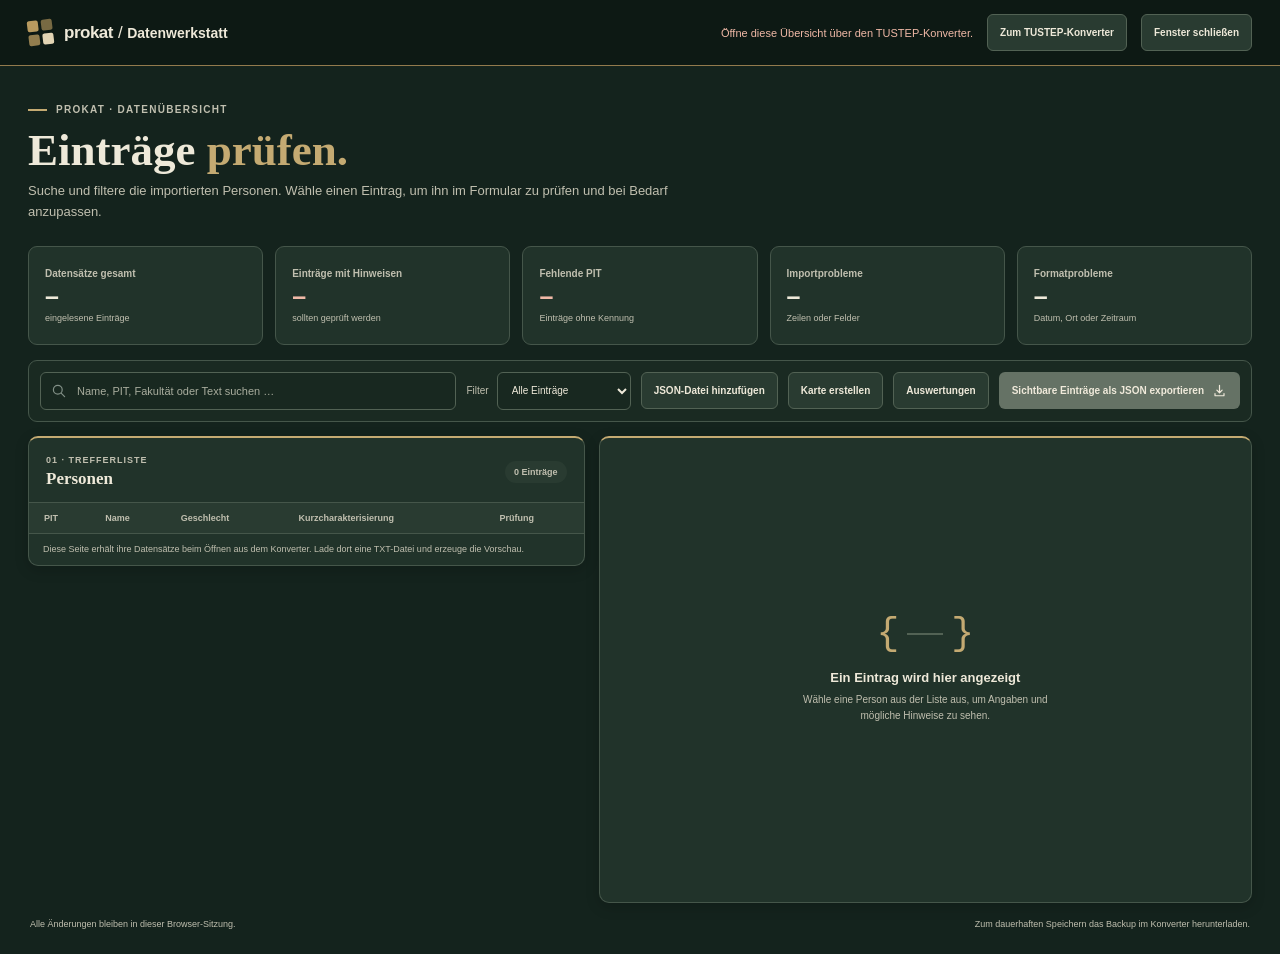
==== commit 451bd6e2: "Stil Stil Dünkelgrün & Messing, lesbarere Schrift für die Personenübersicht" ====
--- a/records.html
+++ b/records.html
@@ -3,7 +3,7 @@
 <head>
   <meta charset="utf-8">
   <meta name="viewport" content="width=device-width, initial-scale=1">
-  <meta name="theme-color" content="#f5f7f3">
+  <meta name="theme-color" content="#14231d">
   <title>ProKat · Eintragsübersicht</title>
   <link rel="stylesheet" href="records.css">
   <script src="records.js" defer></script>
@@ -150,6 +150,26 @@
 
           <div id="additional-sections" class="additional-sections" aria-label="Weitere bearbeitbare Angaben"></div>
 
+          <section class="detail-block digital-resource-panel" aria-labelledby="digital-resources-title">
+            <h3 id="digital-resources-title">Digitale Ressourcen</h3>
+            <p class="digital-resource-help">Weblinks und Dateien werden diesem Personendatensatz zugeordnet. Dateien werden in der JSON-Datei eingebettet; große Dateien können den Browser verlangsamen und Exporte sowie Backups deutlich vergrößern.</p>
+            <div id="digital-resource-list" class="digital-resource-list" aria-live="polite"></div>
+            <div class="digital-resource-add">
+              <label class="form-field">
+                <span class="field-label">Titel des Links</span>
+                <input id="digital-link-title" type="text" maxlength="300" placeholder="z. B. Digitalisat im Universitätsarchiv">
+              </label>
+              <label class="form-field">
+                <span class="field-label">Webadresse (HTTP oder HTTPS)</span>
+                <input id="digital-link-url" type="url" inputmode="url" placeholder="https://…" autocomplete="url">
+              </label>
+              <button id="add-digital-link" class="button button-secondary" type="button">Link hinzufügen</button>
+              <button id="choose-digital-files" class="button button-secondary" type="button">Dateien anhängen</button>
+              <input id="digital-file-input" class="visually-hidden" type="file" multiple aria-label="Digitale Dateien auswählen">
+            </div>
+            <p id="digital-resource-status" class="digital-resource-status" role="status" aria-live="polite"></p>
+          </section>
+
           <details class="json-details">
             <summary>JSON dieses Eintrags anzeigen / bearbeiten</summary>
             <p class="json-help">Bearbeite bei Bedarf den vollständigen Datensatz. Änderungen werden erst mit „JSON-Änderungen übernehmen“ gespeichert.</p>
--- a/records.css
+++ b/records.css
@@ -1,13 +1,18 @@
 :root {
-  color-scheme: light;
-  --ink: #17231e;
-  --muted: #748078;
-  --line: #e5e9e3;
-  --paper: #fff;
-  --canvas: #f5f7f3;
-  --green: #2f7255;
-  --green-dark: #20583f;
-  --green-pale: #e9f2ec;
+  color-scheme: dark;
+  --ink: #eee9d9;
+  --muted: #c0bfaf;
+  --line: #45564a;
+  --paper: #21332a;
+  --canvas: #14231d;
+  --green: #c4aa72;
+  --green-dark: #a98c53;
+  --green-pale: #354438;
+  --brass: #c4aa72;
+  --surface-inset: #182820;
+  --surface-raised: #293b31;
+  --success: #c4d2b8;
+  --danger: #f0b9a7;
   --mono: "DM Mono", "Cascadia Code", Consolas, monospace;
   font-family: "DM Sans", "Segoe UI", sans-serif;
   background: var(--canvas);
@@ -151,6 +156,20 @@
 .additional-sections { display: grid; grid-template-columns: repeat(2, minmax(0, 1fr)); gap: 10px; margin-top: 16px; }
 .detail-block { min-width: 0; padding: 11px; border: 1px solid #edf0ec; border-radius: 6px; background: #fcfdfc; }
 .detail-block h3 { margin-bottom: 9px; }
+.digital-resource-panel { margin-top: 12px; }
+.digital-resource-help { margin: -2px 0 10px; color: #849087; font-size: 9px; line-height: 1.55; }
+.digital-resource-list { display: grid; gap: 7px; margin-bottom: 10px; }
+.digital-resource-empty { margin: 0; color: #9aa39c; font-size: 9px; font-style: italic; }
+.digital-resource-item { min-width: 0; display: flex; align-items: center; justify-content: space-between; gap: 12px; padding: 9px; border: 1px solid #e8ece7; border-radius: 5px; background: #fff; }
+.digital-resource-details { min-width: 0; display: grid; gap: 4px; }
+.digital-resource-title { color: #405248; font-size: 9px; overflow-wrap: anywhere; }
+.digital-resource-link, .digital-resource-meta { color: #758078; font-size: 8px; line-height: 1.45; overflow-wrap: anywhere; }
+.digital-resource-link { color: #3e7350; text-decoration: underline; text-underline-offset: 2px; }
+.digital-resource-meta.is-error, .digital-resource-status.is-error, .digital-resource-empty.is-error { color: #a45243; }
+.digital-resource-actions { display: flex; flex: 0 0 auto; flex-wrap: wrap; justify-content: flex-end; gap: 5px; }
+.digital-resource-add { display: grid; grid-template-columns: minmax(0, 1fr) minmax(0, 1.5fr) auto auto; align-items: end; gap: 8px; }
+.digital-resource-add .form-field input { min-height: 34px; }
+.digital-resource-status { min-height: 14px; margin: 8px 0 0; color: #627168; font-size: 8px; line-height: 1.5; }
 .editable-section-fields, .editable-object-fields { display: grid; gap: 8px; }
 .editable-object { grid-column: 1 / -1; display: grid; gap: 8px; padding: 9px; border: 1px solid #e8ece7; border-radius: 5px; background: #fff; }
 .editable-collection { display: grid; gap: 7px; }
@@ -310,6 +329,9 @@
   table { min-width: 625px; }
   .detail-panel { padding: 13px; }
   .form-fields, .additional-sections, .editable-object-fields { grid-template-columns: 1fr; }
+  .digital-resource-add { grid-template-columns: 1fr; }
+  .digital-resource-item { align-items: flex-start; flex-direction: column; }
+  .digital-resource-actions { justify-content: flex-start; }
   .form-field.is-wide { grid-column: auto; }
   .records-footer { flex-direction: column; gap: 5px; }
   .map-dialog { width: calc(100vw - 14px); max-height: calc(100vh - 14px); border-radius: 8px; }
@@ -327,3 +349,219 @@
   .gender-chart-row { grid-template-columns: minmax(80px, .7fr) minmax(90px, 1.2fr); gap: 6px; }
   .gender-chart-counts { grid-column: 1 / -1; }
 }
+
+.records-topbar {
+  background: #0d1914;
+  border-bottom-color: #927a4d;
+}
+.brand, .brand-divider, .brand-section { color: var(--ink); }
+.brand-mark span { background: #b89a5f; }
+.brand-mark span:nth-child(4) { background: #e2d4b4; }
+.connection-status { color: var(--muted); }
+.connection-status.is-connected { color: var(--success); }
+.connection-status.is-error { color: var(--danger); }
+.eyebrow, .panel-kicker { color: var(--muted); }
+.eyebrow-line { background: var(--brass); }
+h1, h2 { font-family: Georgia, "Times New Roman", serif; letter-spacing: 0; }
+h1 span { color: var(--brass); }
+.intro-copy { color: var(--muted); }
+.stat-card {
+  border-color: var(--line);
+  background: var(--paper);
+}
+.stat-label, .stat-caption { color: var(--muted); }
+.stat-card-alert strong { color: var(--danger); }
+.toolbar {
+  border-color: var(--line);
+  background: #1a2a22;
+}
+.search-control, .filter-control select {
+  border-color: #526254;
+  color: var(--ink);
+  background: var(--surface-inset);
+}
+.search-control input { color: var(--ink); }
+.search-control input::placeholder { color: #a9ad9e; }
+.search-control:focus-within, .form-field input:focus,
+.form-field textarea:focus, .form-field select:focus {
+  border-color: var(--brass);
+  box-shadow: 0 0 0 3px rgba(196,170,114,.25);
+}
+.filter-control { color: var(--muted); }
+.button-primary { color: #17231d; background: var(--green); }
+.button-primary:hover:not(:disabled) { background: var(--green-dark); }
+.button-primary:disabled { color: #f0eadb; background: #657265; }
+.button-secondary {
+  border-color: #526254;
+  color: var(--ink);
+  background: var(--surface-raised);
+}
+.button-secondary:hover:not(:disabled) { border-color: var(--brass); background: #34483a; }
+.table-panel, .detail-panel {
+  border-color: var(--line);
+  border-top: 2px solid var(--brass);
+  background: var(--paper);
+  box-shadow: 0 4px 14px rgba(0,0,0,.18);
+}
+.panel-kicker { color: var(--muted); }
+.count-badge { color: var(--muted); background: var(--surface-raised); }
+.table-wrap { border-top-color: var(--line); }
+thead { background: var(--surface-raised); }
+th { border-bottom-color: var(--line); color: var(--muted); }
+td { border-bottom-color: #34443a; color: #d3d4c8; }
+tbody tr:hover { background: #2b3c32; }
+tbody tr:focus-visible { box-shadow: inset 0 0 0 3px var(--brass); }
+tbody tr.is-selected { background: #354438; }
+tbody tr.row-has-issue td:first-child { box-shadow: inset 3px 0 #d9a565; }
+.person-cell { color: var(--ink); }
+.table-badge.clean { color: #dce7d4; background: #354438; }
+.table-badge.has-issue { color: #f1d8b0; background: #403326; }
+.list-empty, .records-notice { color: var(--muted); }
+.empty-art { color: var(--brass); }
+.empty-art i { background: #526254; }
+.detail-empty strong { color: var(--ink); }
+.detail-empty p { color: var(--muted); }
+.dummy-photo {
+  border-color: #526254;
+  background: #354438;
+}
+.dummy-photo.gender-female { border-color: #735e50; background: #3b302b; }
+.dummy-photo span { color: #e1dbc9; }
+.identity-pit { color: #d7bd80; }
+.detail-years { color: var(--muted); }
+.issue-badge { color: #f1d8b0; background: #403326; }
+.record-issues h3, .detail-block h3, .form-section-heading h3 { color: var(--ink); }
+.record-issues li {
+  border-left-color: #d4ae69;
+  color: #f0d9a8;
+  background: #3a3023;
+}
+.record-issues li.problem-import { border-color: #e29b84; color: #f2c7b9; background: #402b27; }
+.record-issues li.problem-format { border-color: #e0bc73; }
+.record-issues li.problem-identity { border-color: #a7bd8a; color: #dce7d4; background: #2b392a; }
+.no-issues { color: #dce7d4; background: #2b392a; }
+.form-section-heading span, .field-label { color: var(--muted); }
+.form-field input, .form-field textarea, .form-field select,
+.map-location-review select, .family-candidate-select, .analytics-filter select {
+  border-color: #526254;
+  color: var(--ink);
+  background: var(--surface-inset);
+}
+.form-field.field-has-issue input, .form-field.field-has-issue textarea,
+.form-field.field-has-issue select { border-color: #d9a565; background: #342d23; }
+.detail-block, .digital-resource-item, .editable-object, .editable-array-item.is-draft,
+.json-details {
+  border-color: var(--line);
+  background: var(--surface-inset);
+}
+.digital-resource-help, .digital-resource-meta, .digital-resource-empty,
+.digital-resource-status, .detail-block dt, .detail-block dd,
+.digital-resource-link, .draft-note { color: var(--muted); }
+.digital-resource-title, .editable-object { color: var(--ink); }
+.digital-resource-link { color: #d7bd80; }
+.digital-resource-meta.is-error, .digital-resource-status.is-error,
+.digital-resource-empty.is-error { color: var(--danger); }
+.detail-block dd .empty-value, .empty-value { color: #aaa99d; }
+.json-details summary { color: #e2d4b4; }
+.json-help, .json-status, .records-footer { color: var(--muted); }
+.json-editor {
+  border-color: #45564a;
+  color: #e5dfce;
+  background: var(--surface-inset);
+}
+.json-editor:focus { border-color: var(--brass); box-shadow: 0 0 0 3px rgba(196,170,114,.25); }
+.json-status.is-valid { color: var(--success); }
+.json-status.is-invalid { color: var(--danger); }
+.map-dialog, .family-dialog, .analytics-dialog {
+  border-color: var(--line);
+  color: var(--ink);
+  background: var(--canvas);
+}
+.map-dialog::backdrop, .family-dialog::backdrop, .analytics-dialog::backdrop {
+  background: rgba(5,12,8,.78);
+}
+.map-data-notice, .family-notice, .analytics-notice {
+  border-left-color: var(--brass);
+  color: var(--ink);
+  background: var(--surface-raised);
+}
+.map-data-notice a { color: #e2c987; }
+.map-status, .map-legend, .family-status, .analytics-filter,
+.analytics-explanation, .analytics-legend { color: var(--muted); }
+.places-map { border-color: var(--line); }
+.map-review-panel, .map-location-review, .family-node, .family-group,
+.family-relation, .analytics-summary-card, .analytics-section,
+.faculty-person-node, .analytics-empty {
+  border-color: var(--line);
+  color: var(--ink);
+  background: var(--paper);
+}
+.map-review-panel h3, .map-location-review strong, .family-group h3,
+.family-relation-name, .analytics-section > h3, .analytics-summary-card strong,
+.faculty-network-hub { color: var(--ink); }
+.map-review-panel > p, .map-location-review p, .family-relation-detail,
+.family-empty, .analytics-summary-card span, .analytics-section h4,
+.analytics-table th, .analytics-table td, .analytics-bar-label,
+.analytics-bar-value, .gender-chart-label, .gender-chart-counts,
+.timeline-source, .timeline-undated, .map-empty { color: var(--muted); }
+.map-location-review { background: var(--surface-inset); }
+.family-root-node, .faculty-network-hub { border-color: var(--brass); }
+.family-relation-role, .timeline-source-label { color: #d7bd80; }
+.analytics-table th, .analytics-table td { border-bottom-color: var(--line); }
+.analytics-table th { background: var(--surface-raised); }
+.analytics-bars, .gender-chart-row { border-color: var(--line); }
+.analytics-bar-track, .gender-chart-track { background: #354438; }
+.analytics-bar-fill { background: var(--brass); }
+.gender-chart-male { background: #93bda5; }
+.gender-chart-female { background: #e3a0a4; }
+.analytics-legend .male { background: #93bda5; }
+.analytics-legend .female { background: #e3a0a4; }
+.timeline-list::before { background: #526254; }
+.timeline-event::before { border-color: #c4aa72; background: var(--paper); }
+.timeline-years { color: #e2c987; }
+.faculty-network-hub { background: #354438; }
+.faculty-network-members::before { border-color: #7f927c; }
+.faculty-person-node { color: var(--ink); }
+.faculty-person-node:hover { border-color: var(--brass); background: var(--surface-raised); }
+.analytics-empty { color: var(--muted); background: var(--surface-inset); }
+button:focus-visible, a:focus-visible, input:focus-visible,
+select:focus-visible, textarea:focus-visible {
+  outline: 3px solid #d5bb7a;
+  outline-offset: 2px;
+}
+
+@media (max-width: 700px) {
+  .records-topbar {
+    flex-wrap: wrap;
+    row-gap: 8px;
+    padding: 9px 14px;
+  }
+  .topbar-actions { gap: 8px; margin-left: auto; }
+}
+
+.detail-panel .identity-copy h2 { font-size: 24px; }
+.detail-panel .detail-years { font-size: 12px; }
+.record-issues li { font-size: 11px; line-height: 1.65; }
+.record-issues h3, .detail-block h3, .form-section-heading h3 { font-size: 14px; }
+.form-section-heading span { font-size: 10px; }
+.field-label { font-size: 12px; }
+.form-field input, .form-field textarea, .form-field select {
+  min-height: 40px;
+  padding: 8px 10px;
+  font: 13px/1.55 "Segoe UI", Arial, sans-serif;
+}
+.form-field textarea { min-height: 76px; }
+.detail-block dt { font-size: 11px; line-height: 1.5; }
+.detail-block dd { font-size: 12px; line-height: 1.65; }
+.detail-block dd dl { gap: 5px 8px; }
+.detail-block ul, .detail-block dl ul { gap: 5px; }
+.digital-resource-help { font-size: 11px; line-height: 1.65; }
+.digital-resource-empty { font-size: 11px; }
+.digital-resource-title { font-size: 12px; }
+.digital-resource-link, .digital-resource-meta { font-size: 11px; line-height: 1.6; }
+.digital-resource-status { font-size: 11px; line-height: 1.6; }
+.digital-resource-meta.is-error, .digital-resource-status.is-error,
+.digital-resource-empty.is-error { color: #ffb9a7; }
+.digital-resource-actions .button { font-size: 10px; }
+.draft-note { font-size: 11px; }
+.array-action { min-height: 32px; height: auto; font-size: 10px; }
